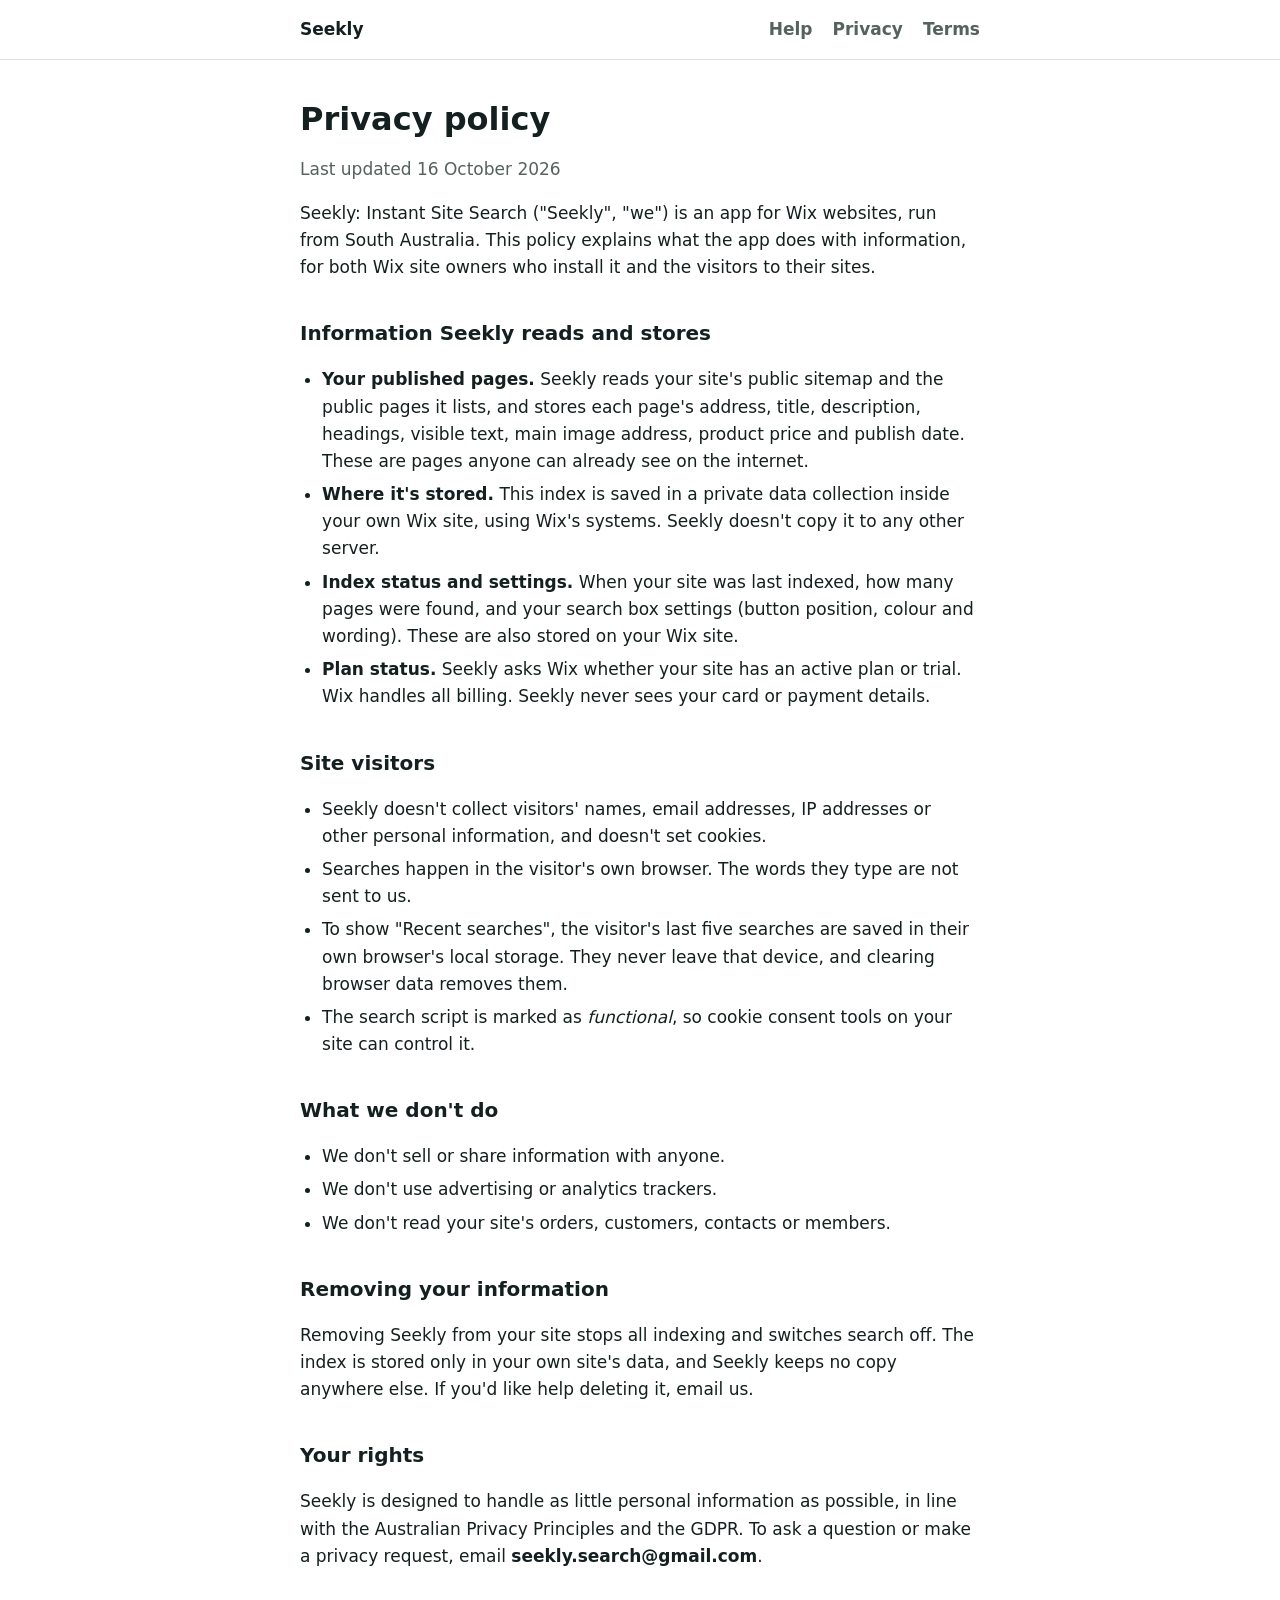
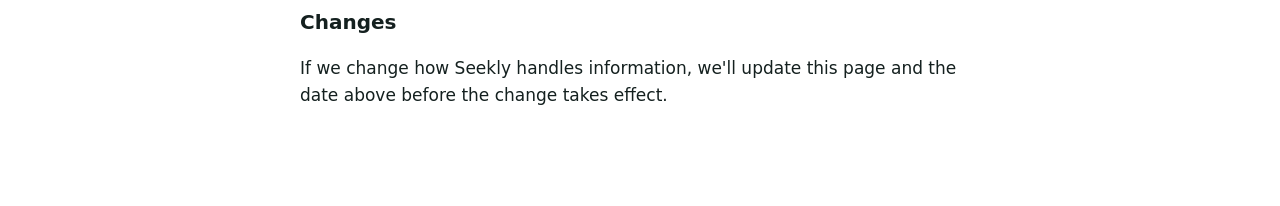
==== privacy.html @ 1f3d008b "Seekly help, privacy and terms pages Co-Authored-By: Claude Opus 5.5 <noreply@anthropic.com>" ====
<!doctype html>
<html lang="en">
<head>
<meta charset="utf-8">
<meta name="viewport" content="width=device-width, initial-scale=1">
<title>Seekly Privacy Policy</title>
<meta name="description" content="What Seekly collects, where it's stored and how to remove it.">
<link rel="stylesheet" href="style.css">
</head>
<body>
<header><div><a href="index.html">Seekly</a><a href="index.html">Help</a><a href="privacy.html">Privacy</a><a href="terms.html">Terms</a></div></header>
<main>
<h1>Privacy policy</h1>
<p class="muted">Last updated 16 October 2026</p>

<p>Seekly: Instant Site Search ("Seekly", "we") is an app for Wix websites, run from South Australia. This policy explains what the app does with information, for both Wix site owners who install it and the visitors to their sites.</p>

<h2>Information Seekly reads and stores</h2>
<ul>
  <li><strong>Your published pages.</strong> Seekly reads your site's public sitemap and the public pages it lists, and stores each page's address, title, description, headings, visible text, main image address, product price and publish date. These are pages anyone can already see on the internet.</li>
  <li><strong>Where it's stored.</strong> This index is saved in a private data collection inside your own Wix site, using Wix's systems. Seekly doesn't copy it to any other server.</li>
  <li><strong>Index status and settings.</strong> When your site was last indexed, how many pages were found, and your search box settings (button position, colour and wording). These are also stored on your Wix site.</li>
  <li><strong>Plan status.</strong> Seekly asks Wix whether your site has an active plan or trial. Wix handles all billing. Seekly never sees your card or payment details.</li>
</ul>

<h2>Site visitors</h2>
<ul>
  <li>Seekly doesn't collect visitors' names, email addresses, IP addresses or other personal information, and doesn't set cookies.</li>
  <li>Searches happen in the visitor's own browser. The words they type are not sent to us.</li>
  <li>To show "Recent searches", the visitor's last five searches are saved in their own browser's local storage. They never leave that device, and clearing browser data removes them.</li>
  <li>The search script is marked as <em>functional</em>, so cookie consent tools on your site can control it.</li>
</ul>

<h2>What we don't do</h2>
<ul>
  <li>We don't sell or share information with anyone.</li>
  <li>We don't use advertising or analytics trackers.</li>
  <li>We don't read your site's orders, customers, contacts or members.</li>
</ul>

<h2>Removing your information</h2>
<p>Removing Seekly from your site stops all indexing and switches search off. The index is stored only in your own site's data, and Seekly keeps no copy anywhere else. If you'd like help deleting it, email us.</p>

<h2>Your rights</h2>
<p>Seekly is designed to handle as little personal information as possible, in line with the Australian Privacy Principles and the GDPR. To ask a question or make a privacy request, email <strong>seekly.search@gmail.com</strong>.</p>

<h2>Changes</h2>
<p>If we change how Seekly handles information, we'll update this page and the date above before the change takes effect.</p>
</main>
</body>
</html>
---- style.css ----
:root { --bg: #ffffff; --fg: #14201f; --muted: #55625f; --line: #dde4e2; --accent: #0f766e; }
@media (prefers-color-scheme: dark) { :root { --bg: #101716; --fg: #e8efee; --muted: #9db0ae; --line: #24302f; --accent: #2bb3a6; color-scheme: dark; } }
* { box-sizing: border-box; }
body { margin: 0; background: var(--bg); color: var(--fg); font: 17px/1.6 "Segoe UI", system-ui, -apple-system, sans-serif; }
main { max-width: 720px; margin: 0 auto; padding: 40px 20px 80px; }
header { border-bottom: 1px solid var(--line); }
header div { max-width: 720px; margin: 0 auto; padding: 16px 20px; display: flex; gap: 20px; flex-wrap: wrap; align-items: center; }
header a { color: var(--muted); text-decoration: none; font-weight: 600; }
header a:first-child { color: var(--fg); font-weight: 700; margin-right: auto; }
header a:hover, header a:focus-visible { color: var(--accent); }
h1 { font-size: 2rem; line-height: 1.2; margin: 0 0 8px; text-wrap: balance; }
h2 { font-size: 1.25rem; margin: 36px 0 8px; }
p, li { color: var(--fg); }
.muted { color: var(--muted); }
a { color: var(--accent); }
code, kbd { font: 0.9em ui-monospace, Consolas, monospace; background: color-mix(in srgb, var(--accent) 10%, var(--bg)); padding: 1px 5px; border-radius: 4px; }
ol, ul { padding-left: 1.3em; }
li + li { margin-top: 6px; }
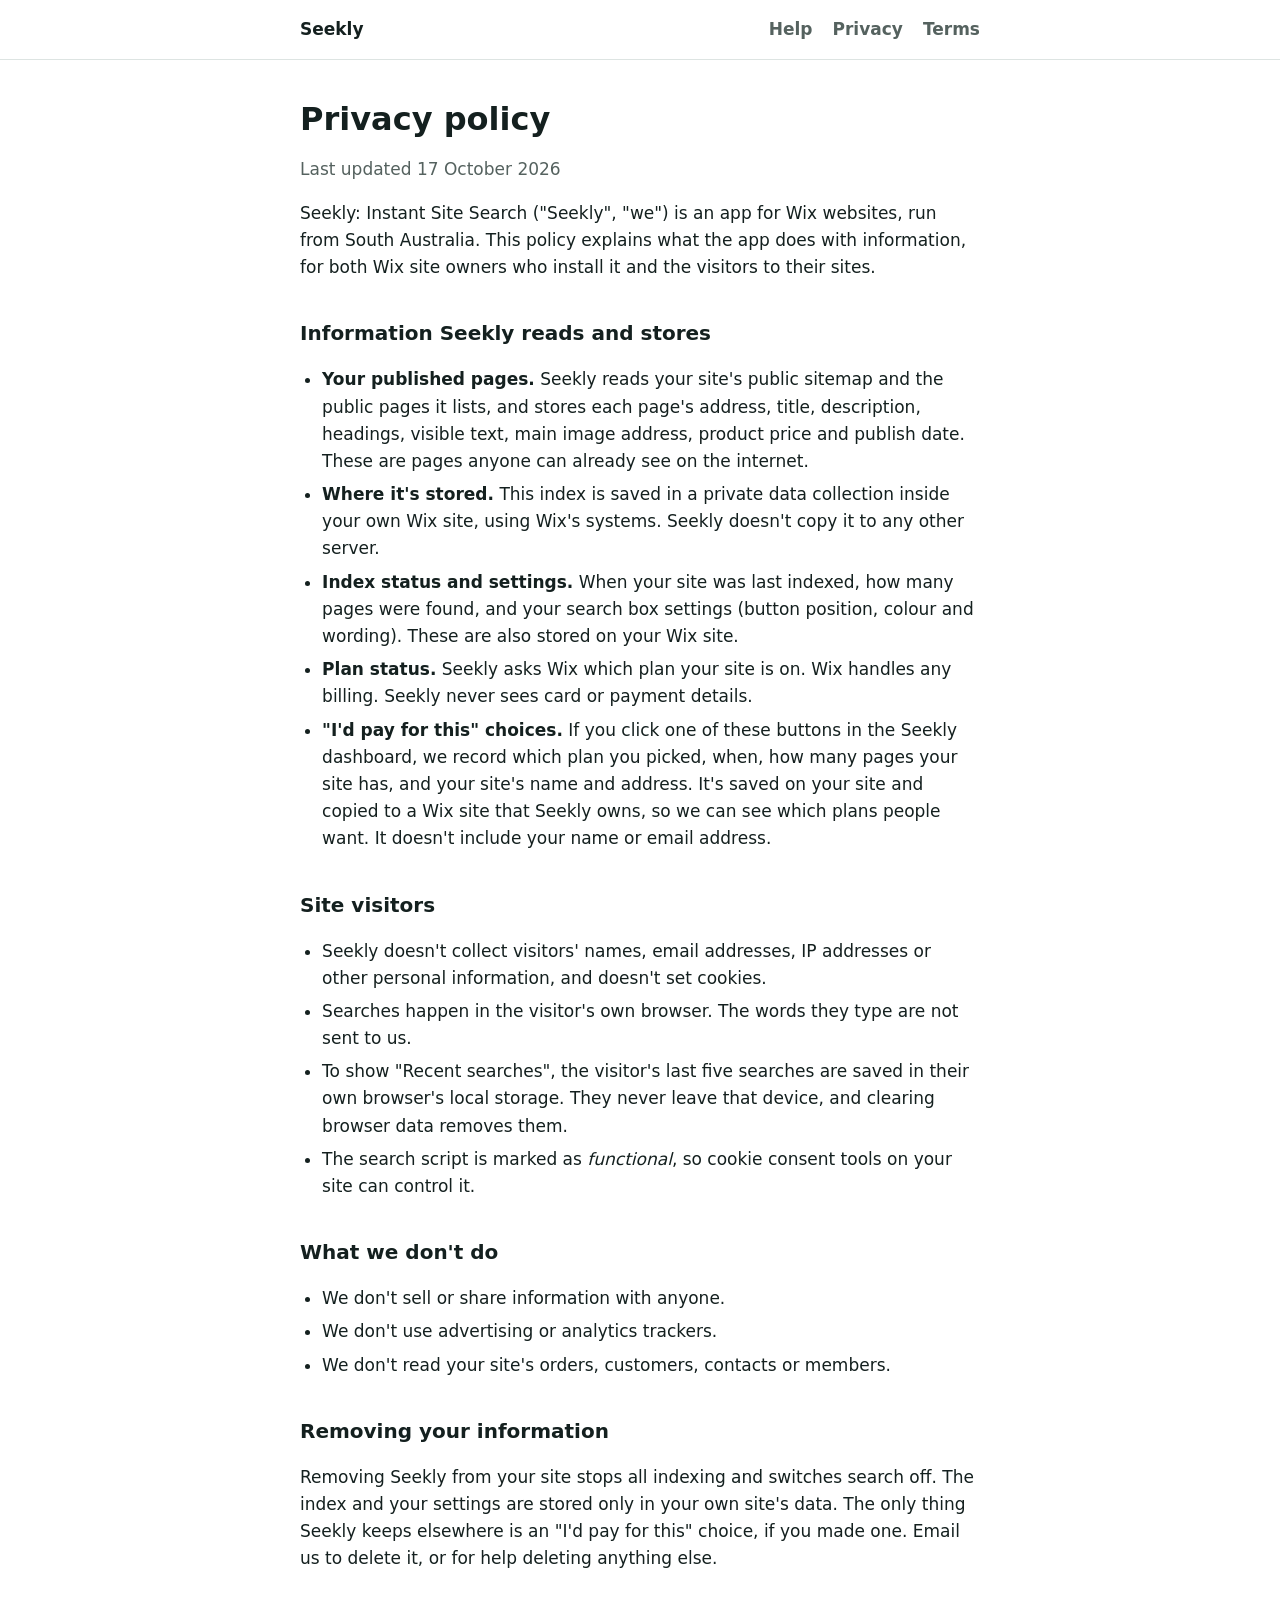
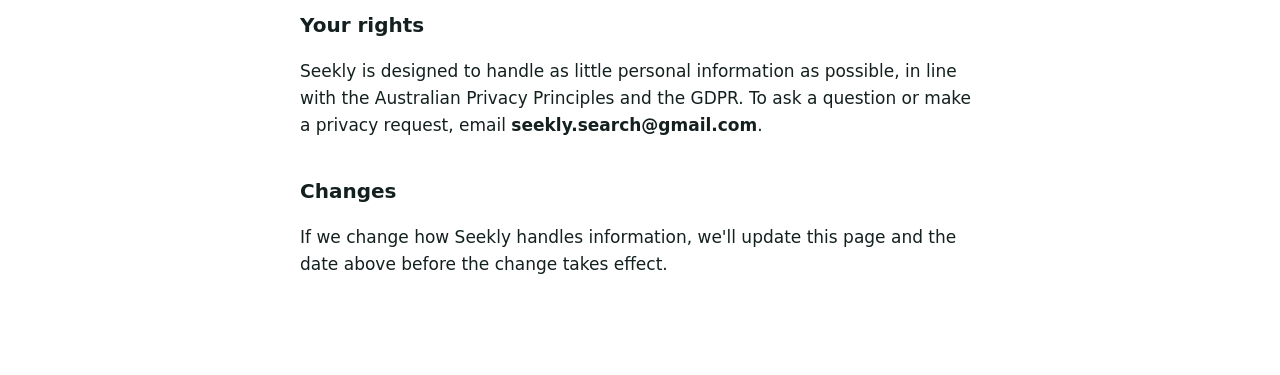
==== commit 8f99ee54: "Free plan: help, privacy and terms updates" ====
--- a/privacy.html
+++ b/privacy.html
@@ -11,7 +11,7 @@
 <header><div><a href="index.html">Seekly</a><a href="index.html">Help</a><a href="privacy.html">Privacy</a><a href="terms.html">Terms</a></div></header>
 <main>
 <h1>Privacy policy</h1>
-<p class="muted">Last updated 16 October 2026</p>
+<p class="muted">Last updated 17 October 2026</p>
 
 <p>Seekly: Instant Site Search ("Seekly", "we") is an app for Wix websites, run from South Australia. This policy explains what the app does with information, for both Wix site owners who install it and the visitors to their sites.</p>
 
@@ -20,7 +20,8 @@
   <li><strong>Your published pages.</strong> Seekly reads your site's public sitemap and the public pages it lists, and stores each page's address, title, description, headings, visible text, main image address, product price and publish date. These are pages anyone can already see on the internet.</li>
   <li><strong>Where it's stored.</strong> This index is saved in a private data collection inside your own Wix site, using Wix's systems. Seekly doesn't copy it to any other server.</li>
   <li><strong>Index status and settings.</strong> When your site was last indexed, how many pages were found, and your search box settings (button position, colour and wording). These are also stored on your Wix site.</li>
-  <li><strong>Plan status.</strong> Seekly asks Wix whether your site has an active plan or trial. Wix handles all billing. Seekly never sees your card or payment details.</li>
+  <li><strong>Plan status.</strong> Seekly asks Wix which plan your site is on. Wix handles any billing. Seekly never sees card or payment details.</li>
+  <li><strong>"I'd pay for this" choices.</strong> If you click one of these buttons in the Seekly dashboard, we record which plan you picked, when, how many pages your site has, and your site's name and address. It's saved on your site and copied to a Wix site that Seekly owns, so we can see which plans people want. It doesn't include your name or email address.</li>
 </ul>
 
 <h2>Site visitors</h2>
@@ -39,7 +40,7 @@
 </ul>
 
 <h2>Removing your information</h2>
-<p>Removing Seekly from your site stops all indexing and switches search off. The index is stored only in your own site's data, and Seekly keeps no copy anywhere else. If you'd like help deleting it, email us.</p>
+<p>Removing Seekly from your site stops all indexing and switches search off. The index and your settings are stored only in your own site's data. The only thing Seekly keeps elsewhere is an "I'd pay for this" choice, if you made one. Email us to delete it, or for help deleting anything else.</p>
 
 <h2>Your rights</h2>
 <p>Seekly is designed to handle as little personal information as possible, in line with the Australian Privacy Principles and the GDPR. To ask a question or make a privacy request, email <strong>seekly.search@gmail.com</strong>.</p>
